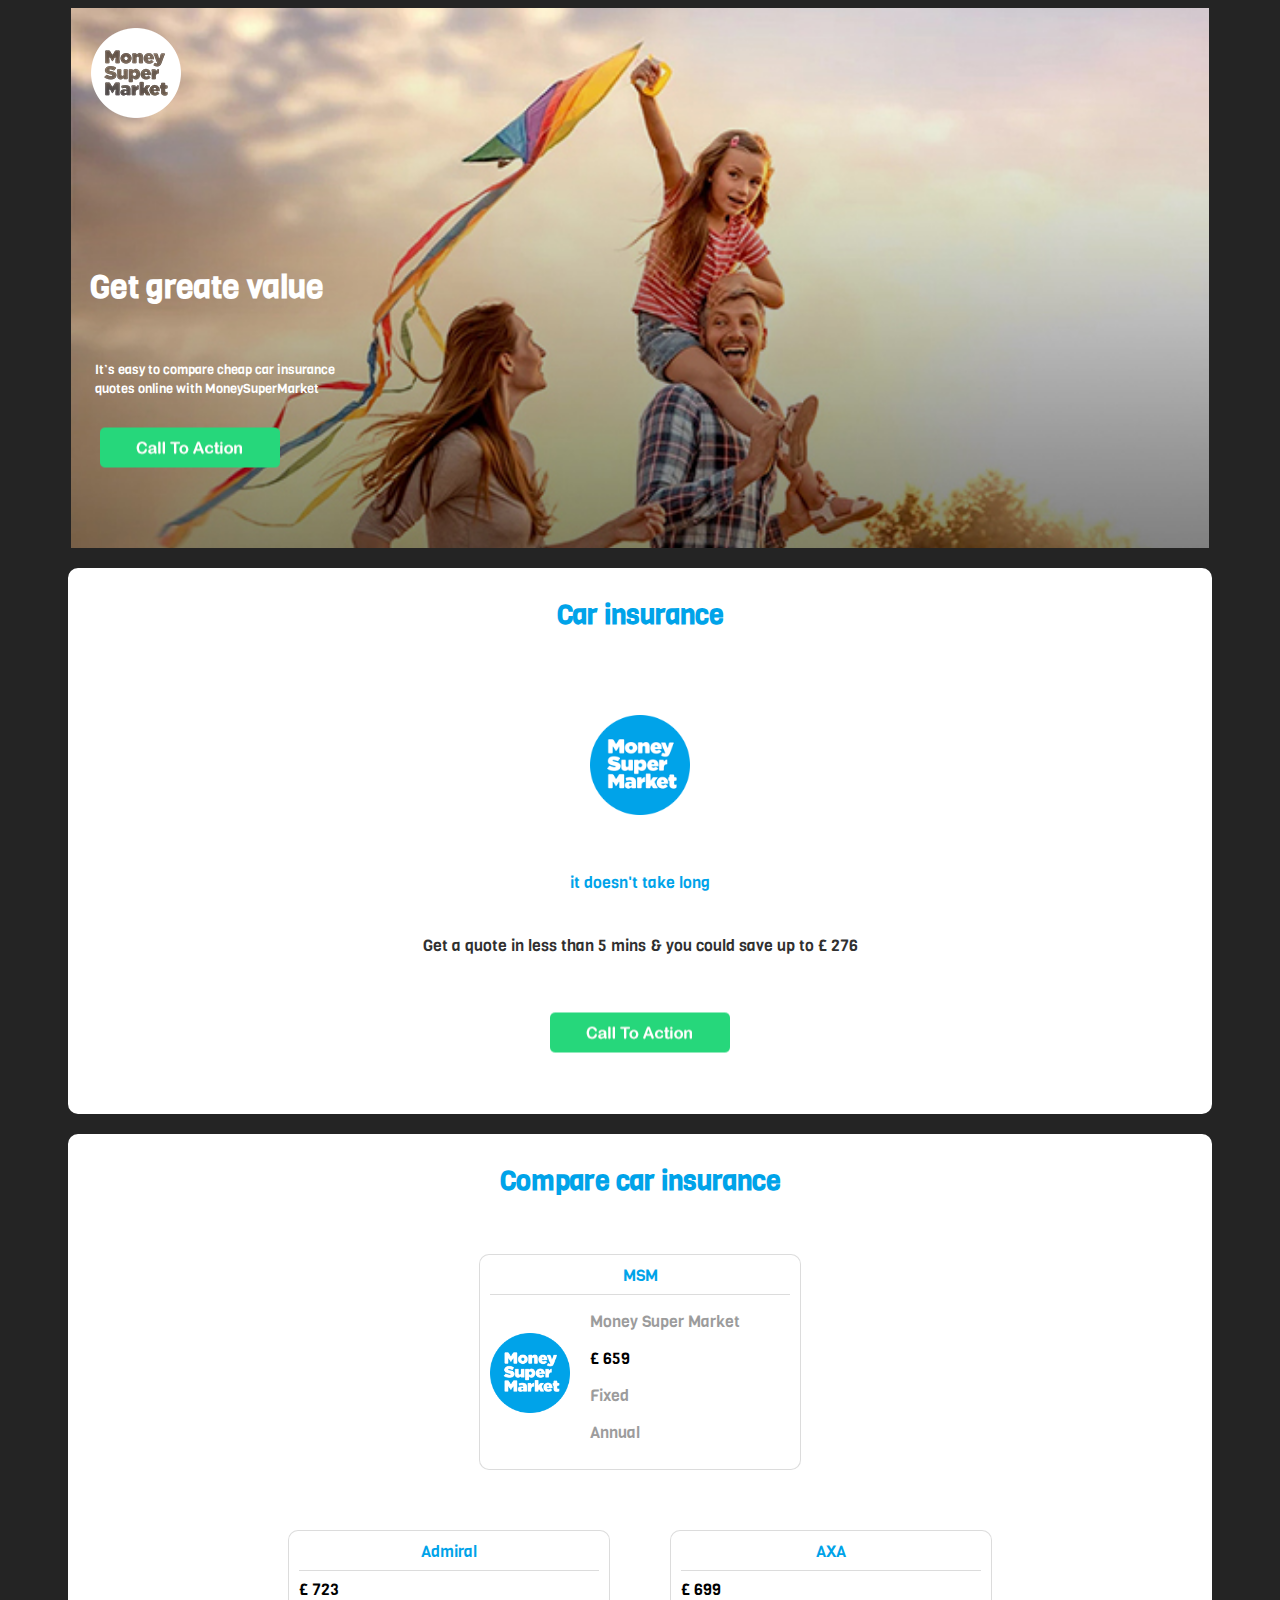
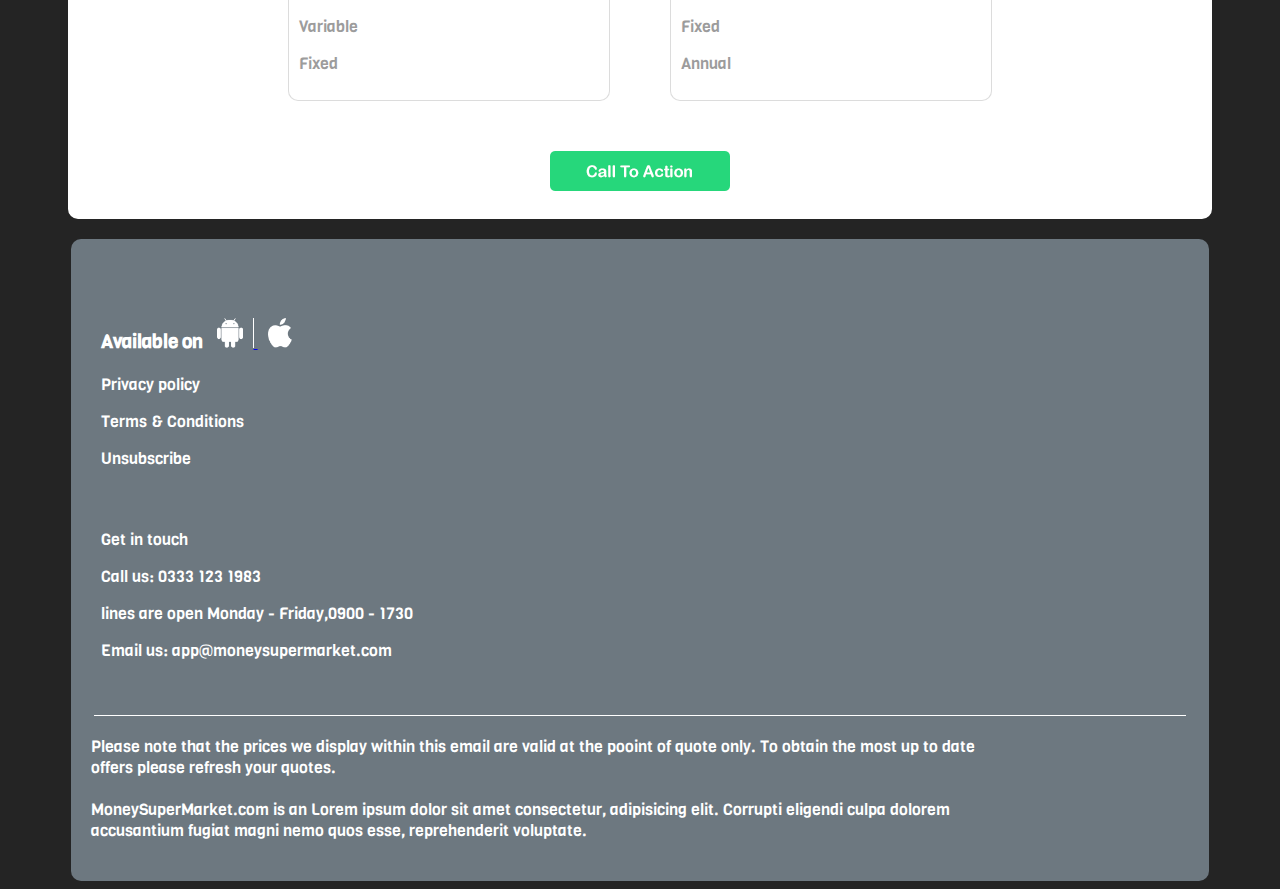
==== index.html @ 996c81ef "new updat" ====
<!DOCTYPE html>
<html lang="en">
<head>
    <meta charset="UTF-8">
    <meta name="viewport" content="width=device-width, initial-scale=1.0">
    <meta name="viewport" content="width=device-width, initial-scale=1.0">
    <meta http-equiv="X-UA-Compatible" content="ie=edge">
    <title>technical Assessment</title>
    <link rel="stylesheet" href="./css/main.css">
    <link href="https://fonts.googleapis.com/css?family=Viga&display=swap" rel="stylesheet">
    <script src="main.js"></script>
</head>
<body>
    <header class="hero">
        <div class="logo">
            <img src="./css/media/logo.png" alt="">
        </div>
        <div class="main-content">
                <div class="main-text">
                        <h1>Get greate value</h1>
                    </div>
                    <div class="second-text">
                            <span>
                                    It’s easy to compare cheap car insurance <br> quotes online with MoneySuperMarket
                            </span>
                               
                    </div>  
                    <div class="btn-cta">
                        <a href="https://www.moneysupermarket.com/car-insurance/">
                            
                            <img src="./css/media/CTA.png" alt="">
                        </a>
                    </div>
        </div>
    </header>
    <div class="car-insurance">
            <div class="title">
                <h3>Car insurance</h3>
            </div>
            <img class='img-center'src="./css/media/IllustrationHero.png" alt="">
            <p>it doesn't take long</p>
            <span>Get a quote in less than 5 mins & you could save up to &pound; 276</span>
            
            <a href="https://www.moneysupermarket.com/car-insurance/">
                <img src="./css/media/CTA.png" alt="">
            </a>
        </div>        
    <div class="car-insurance-two">
            <div class="title">
                <h3>Compare car insurance</h3>
            </div>
        
        <div class="boxes-main">
            <div class="box" >                
                <a href="" style="text-decoration: none;"><span id="line">MSM</span>   </a>  
                <hr>
                <div>
                    <img class="msm" style='height: 80px;' src="./css/media/IllustrationHero.png" alt="">
                </div> 
                <div class="text" style='margin-left: 100px;'>

                    <p style="color: #9c9c9c">Money Super Market</p>
                    <span><b>&pound; 659</b></span>              
                    <p style="color: #9c9c9c;">Fixed</p>
                    <p style="color: #9c9c9c;">Annual</p>
                </div>
                
            </div>
        </div>
        <div class="boxes-main">    
                <div class="box">
                       <a href="https://www.moneysupermarket.com/shop/car-insurance/questionset/your-car" style="text-decoration: none;">
                        
                        <span id="line" >Admiral</span>
                       </a> 
                         <hr>
                         <span><b>&pound; 723</b></span>             
                        <p>Variable</p>
                        <p>Fixed</p>
                </div>
    
                <div class="box">
                       <a href="" style="text-decoration: none;">
                        <span id="line">AXA</span>

                       </a>
                        <hr>
                        <span><b>&pound; 699</b></span>
                        <p>Fixed</p>
                        <p>Annual</p>
                </div>    
            </div>           
            
                <a class="third-btn" href="https://www.moneysupermarket.com/shop/car-insurance/questionset/your-car">
                    <img src="./css/media/CTA.png" alt="">
                </a>
            
    </div>
    <div class="footer">
        <div class="icons">
            <h3>Available on 
                <a href="https://play.google.com/store/apps/details?id=com.moneysupermarket.moremoney">
                <img class="a-icon" src="./css/media/android.png" alt="">                 
                </a>
                <a href="https://itunes.apple.com/GB/app/id935274056">
                
                <img class="an-icon" src="./css/media/apple.png" alt=""> </h3> 
                </a>   
            <div style='margin-top:20px; font-weight: 100'>
                   <a href="https://www.moneysupermarket.com/legal/privacy-policy/" style="text-decoration: none; color:white;">
                       <p>Privacy policy</p>                    
                   </a>  
                   <a href="https://www.moneysupermarket.com/legal/terms/" style="text-decoration: none; color:white;">
                       <p>Terms & Conditions</p>                    
                   </a>  
                   <a href="#" style="text-decoration: none; color:white;">
                       <p>Unsubscribe</p>                    
                   </a>  

            </div>
            <div style='margin-top:60px; font-weight: 100'>
                   
                    <p>Get in touch</p>
                    <p>Call us: 0333 123 1983</p>
                    <p>lines are open Monday - Friday,0900 - 1730</p>
                    <p>Email us: app@moneysupermarket.com</p>
                </div>            
            </div>
            <hr class="hr2"> 
            <div class="info-footer">
                <span>
                    Please note that the prices we display within this email are valid at the pooint of quote only. To obtain the most up to date offers please refresh your quotes.<br><br>
                </span>
                <span>
                    MoneySuperMarket.com is an Lorem ipsum dolor sit amet consectetur, adipisicing elit. Corrupti eligendi culpa dolorem accusantium fugiat magni nemo quos esse, reprehenderit voluptate.
                </span><br>

            </div>
    </div>
    
</body>
</html>
---- css/main.css ----
body{
  font-weight: 300 !important;
  background: rgb(36, 36, 36);
  font-family: 'Viga', sans-serif !important;
}
.hero{
  background: url(./media/Background_Desktop.jpg);
  display: block;
  background-repeat: no-repeat;
  background-size: cover;
  margin: auto;
  width: 90%;
  height: 60vh;
}
.logo{
  padding: 20px;
}

.main-content{
}

.main-text{
  color:white;
  margin: auto;
  position: absolute;
  top: 32%;
  left: 90px;
  -ms-transform: translateY(-50%);
  transform: translateY(-50%);
}

.second-text{
  color:white;
  font-size: 14px;
  margin: auto;
  position: absolute;
  top: 75%;  
  left: 95px;
  height: 70%;
  -ms-transform: translateY(-50%);
  transform: translateY(-50%);
}
.second-text > span{
  font-size: 13px;
  font-weight: 100;
}
.btn-cta{
  color:white;
  font-size: 14px;
  margin: auto;
  position: absolute;
  top: 85%;  
  left: 100px;
  height: 75%;
  -ms-transform: translateY(-50%);
  transform: translateY(-50%);
}

.car-insurance{
  margin-top:20px !important;
  background: white;
  display: block;
  
  margin: auto;
  width: 90%;
  height: 60vh;
  border: rgb(255, 255, 255) solid ;
  border-radius: 10px;
}
.title > h3{
  font-size: 1.7rem;
  padding: 25px;
  text-align: center;
  margin:auto;
  color: #00a3e9;
}
.car-insurance > img{
  height:100px;
}

.img-center{
  position: absolute;
   left: 50%;
   top: 85%;
   -webkit-transform: translateY(-50%) translateX(-50%);
}
.car-insurance > p{
  width: 70%;
  position: absolute;
   left: 50%;
   top: 98%;
   -webkit-transform: translateY(-50%) translateX(-50%);
   font-size: 1.0em;
   padding: 10px;
   text-align: center;
   margin:auto;
   color: #00a3e9;
}
.car-insurance > span{
  width: 80%;
  position: absolute;
   left: 50%;
   top: 105%;
   -webkit-transform: translateY(-50%) translateX(-50%);
   font-size: 1.0em;
   padding: 0px;
   text-align: center;
   margin:auto;
   color: #303030;
}

.car-insurance > a{
  width: 80%;
  position: absolute;
   left: 50%;
   top: 115%;
   -webkit-transform: translateY(-50%) translateX(-50%);
  
   text-align: center;
   
}


.car-insurance-two{
  margin-top:20px !important;
  background: white;
  display: block;  
  margin: auto;
  width: 90%;
  height: auto;
  border: rgb(255, 255, 255) solid ;
  border-radius: 10px;
}

.msm{
  position: absolute;
  margin: 30px auto;
}
.box >p{
  font-weight: 100;
  color: #9c9c9c !important;
}

hr{
  border:none;
  border-bottom: 1px  #b3b3b375 solid;
}
#line{
  display:table;
  margin:0 auto;
  color:#00a3e9;
}
.boxes-main{
  display: flex;
  justify-content: center;
  flex-wrap: wrap;
}
.box{  
  height: auto;
  width: 300px;
  margin: 30px;
  background: white;
  padding: 10px;
  border: #b3b3b375 solid 1px;
  border-radius: 10px;
}
.box>.info{
  margin-top: 30px;
}
.move{
  margin-left: 20px;
}

.boxes-main >.box >p{
  font-weight: 100;
  color: #9c9c9c;
}

 .third-btn {
  text-align: center;
    display: block;
    margin: 20px auto;
}

a:hover{
 cursor: pointer !important;
}

.footer{
  color:white;
  margin-top:20px !important;
  background:  rgb(109, 120, 128)  ;
  display: block;  
  margin: auto;
  width: 90%;
  height: auto;
  border-radius: 10px;
  padding-bottom: 20px;
  
}
.icons{
  padding: 30px;
  display: inline-block;
}
.icons >h3 a> img{
  height: 30px;
}


.a-icon{  margin-top:30px;
  border-right: white 1px solid;
  padding-left: 10px;
  padding-right: 10px;

}
.an-icon{  margin-top:30px;
  padding-left: 10px;
}

.hr2{
  width: 96%;
  border:none;
  border-bottom: 1px  #ffffff solid;
}
.info-footer{
  margin: 20px;
  width: 80%;
}
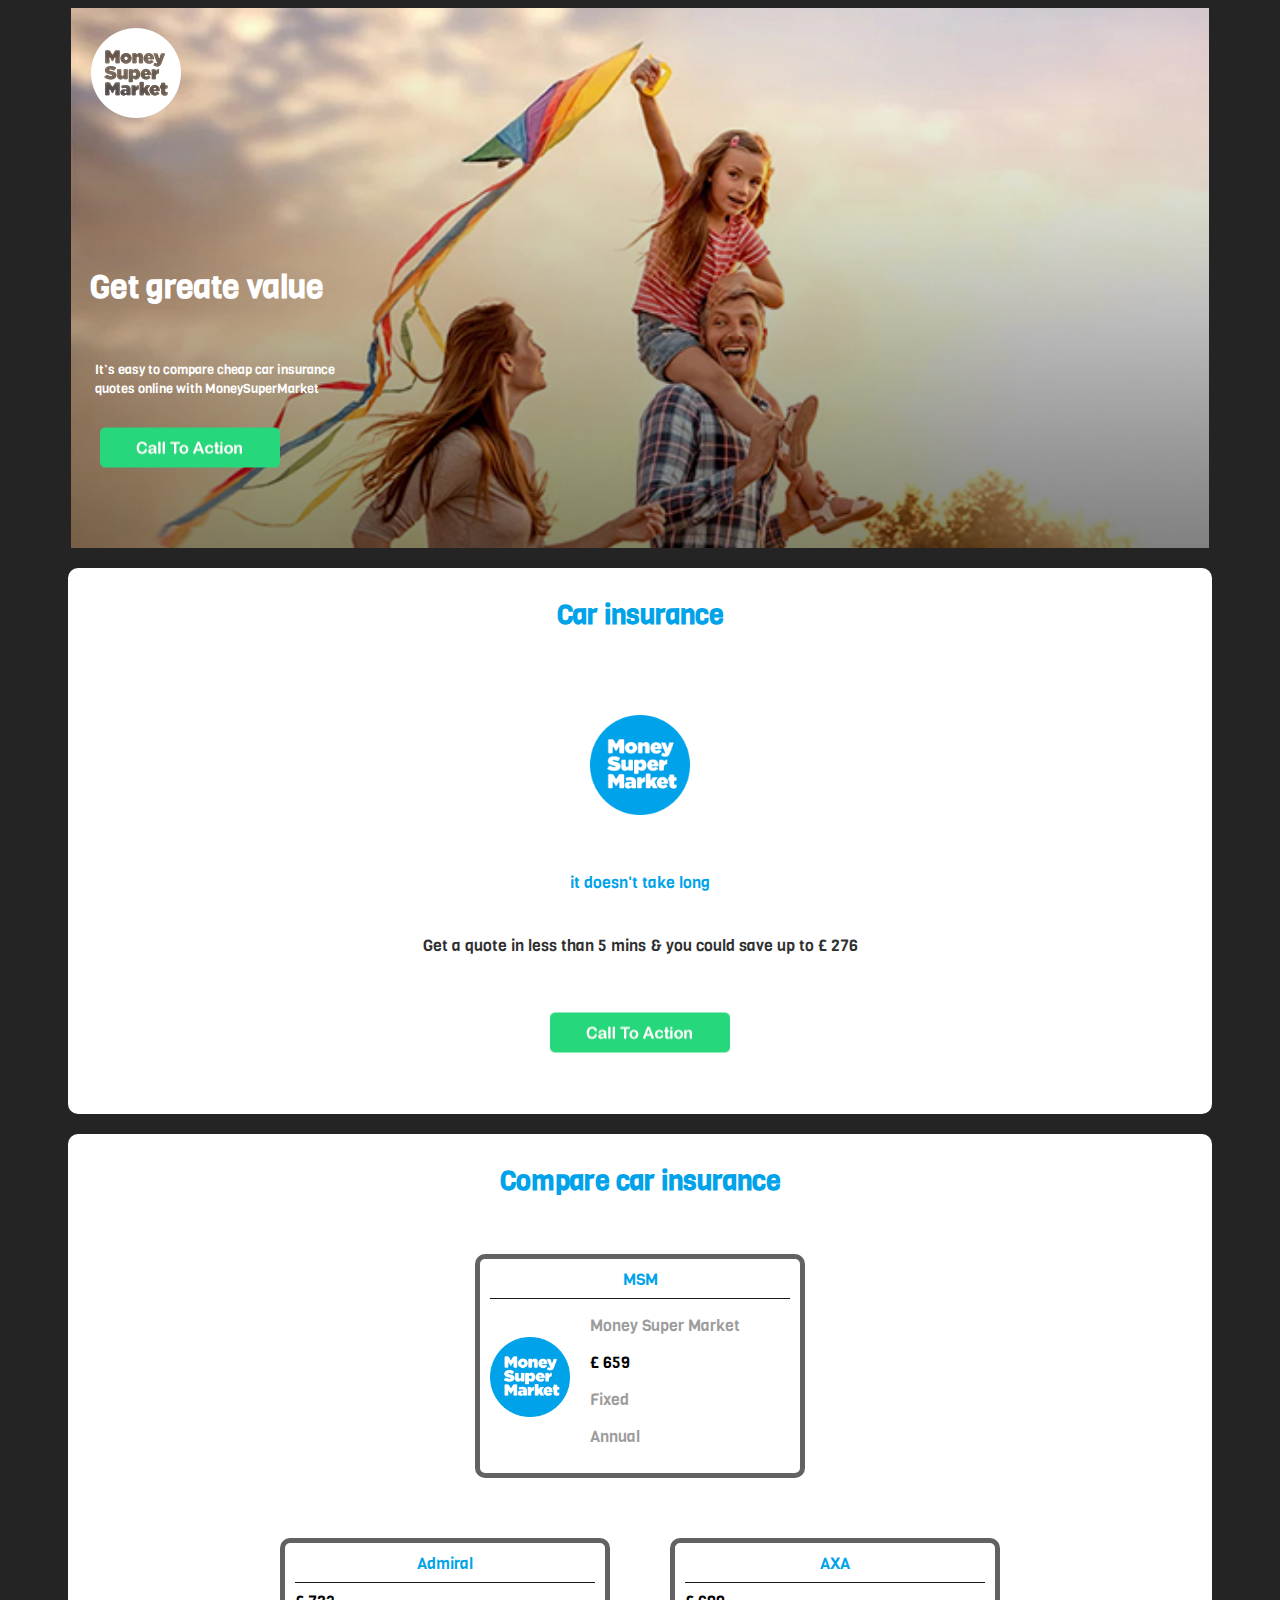
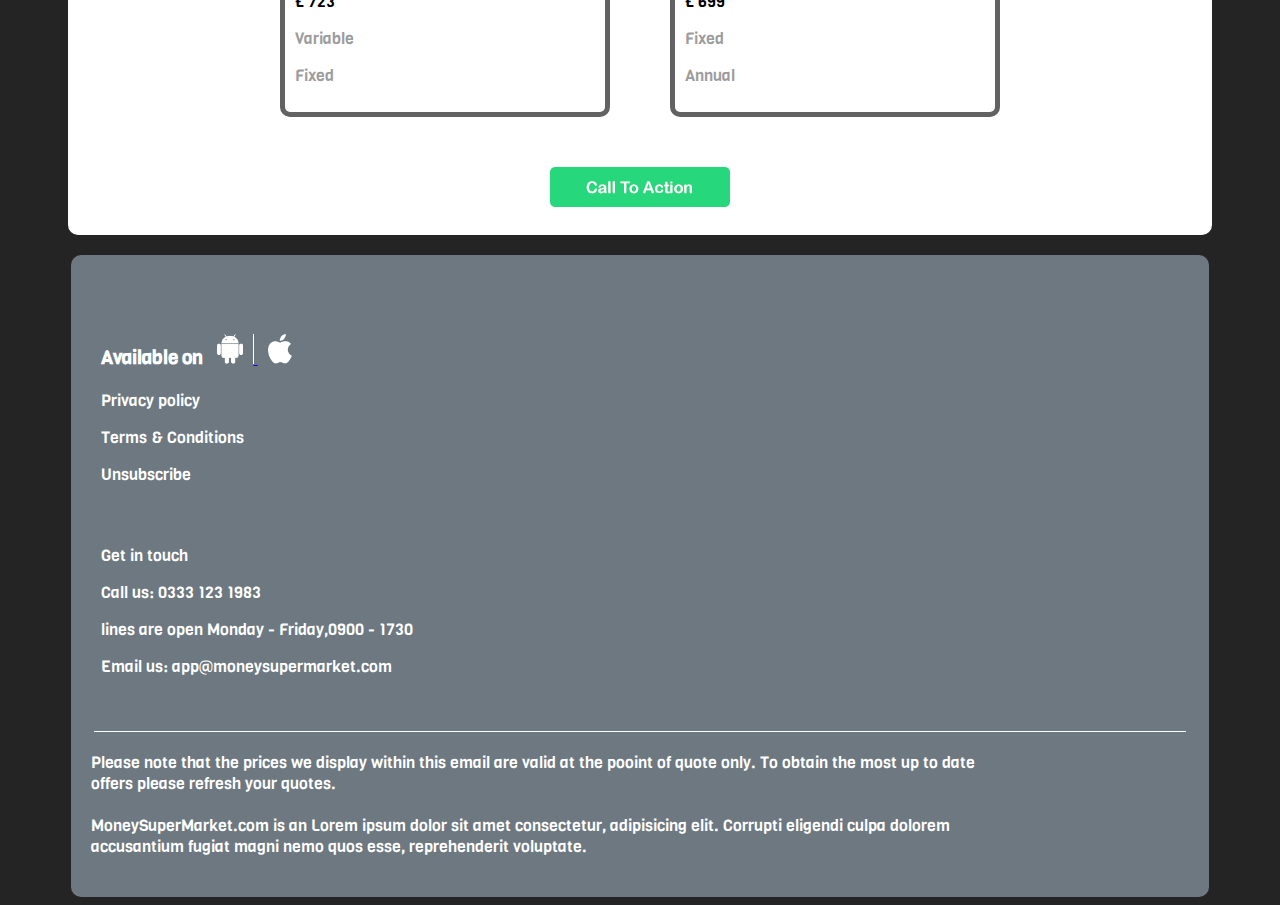
==== commit 57ab7a01: "html fix" ====
--- a/index.html
+++ b/index.html
@@ -2,8 +2,7 @@
 <html lang="en">
 <head>
     <meta charset="UTF-8">
-    <meta name="viewport" content="width=device-width, initial-scale=1.0">
-    <meta name="viewport" content="width=device-width, initial-scale=1.0">
+    <meta name="viewport" content="width=device-width, initial-scale=1">
     <meta http-equiv="X-UA-Compatible" content="ie=edge">
     <title>technical Assessment</title>
     <link rel="stylesheet" href="./css/main.css">
--- a/css/main.css
+++ b/css/main.css
@@ -143,7 +143,7 @@
 
 hr{
   border:none;
-  border-bottom: 1px  #b3b3b375 solid;
+  border-bottom: 1px #1a1818 solid;
 }
 #line{
   display:table;
@@ -161,7 +161,7 @@
   margin: 30px;
   background: white;
   padding: 10px;
-  border: #b3b3b375 solid 1px;
+  border: #464646d8 solid 5px !important;
   border-radius: 10px;
 }
 .box>.info{
@@ -173,7 +173,7 @@
 
 .boxes-main >.box >p{
   font-weight: 100;
-  color: #9c9c9c;
+  color: #3a393975;
 }
 
  .third-btn {
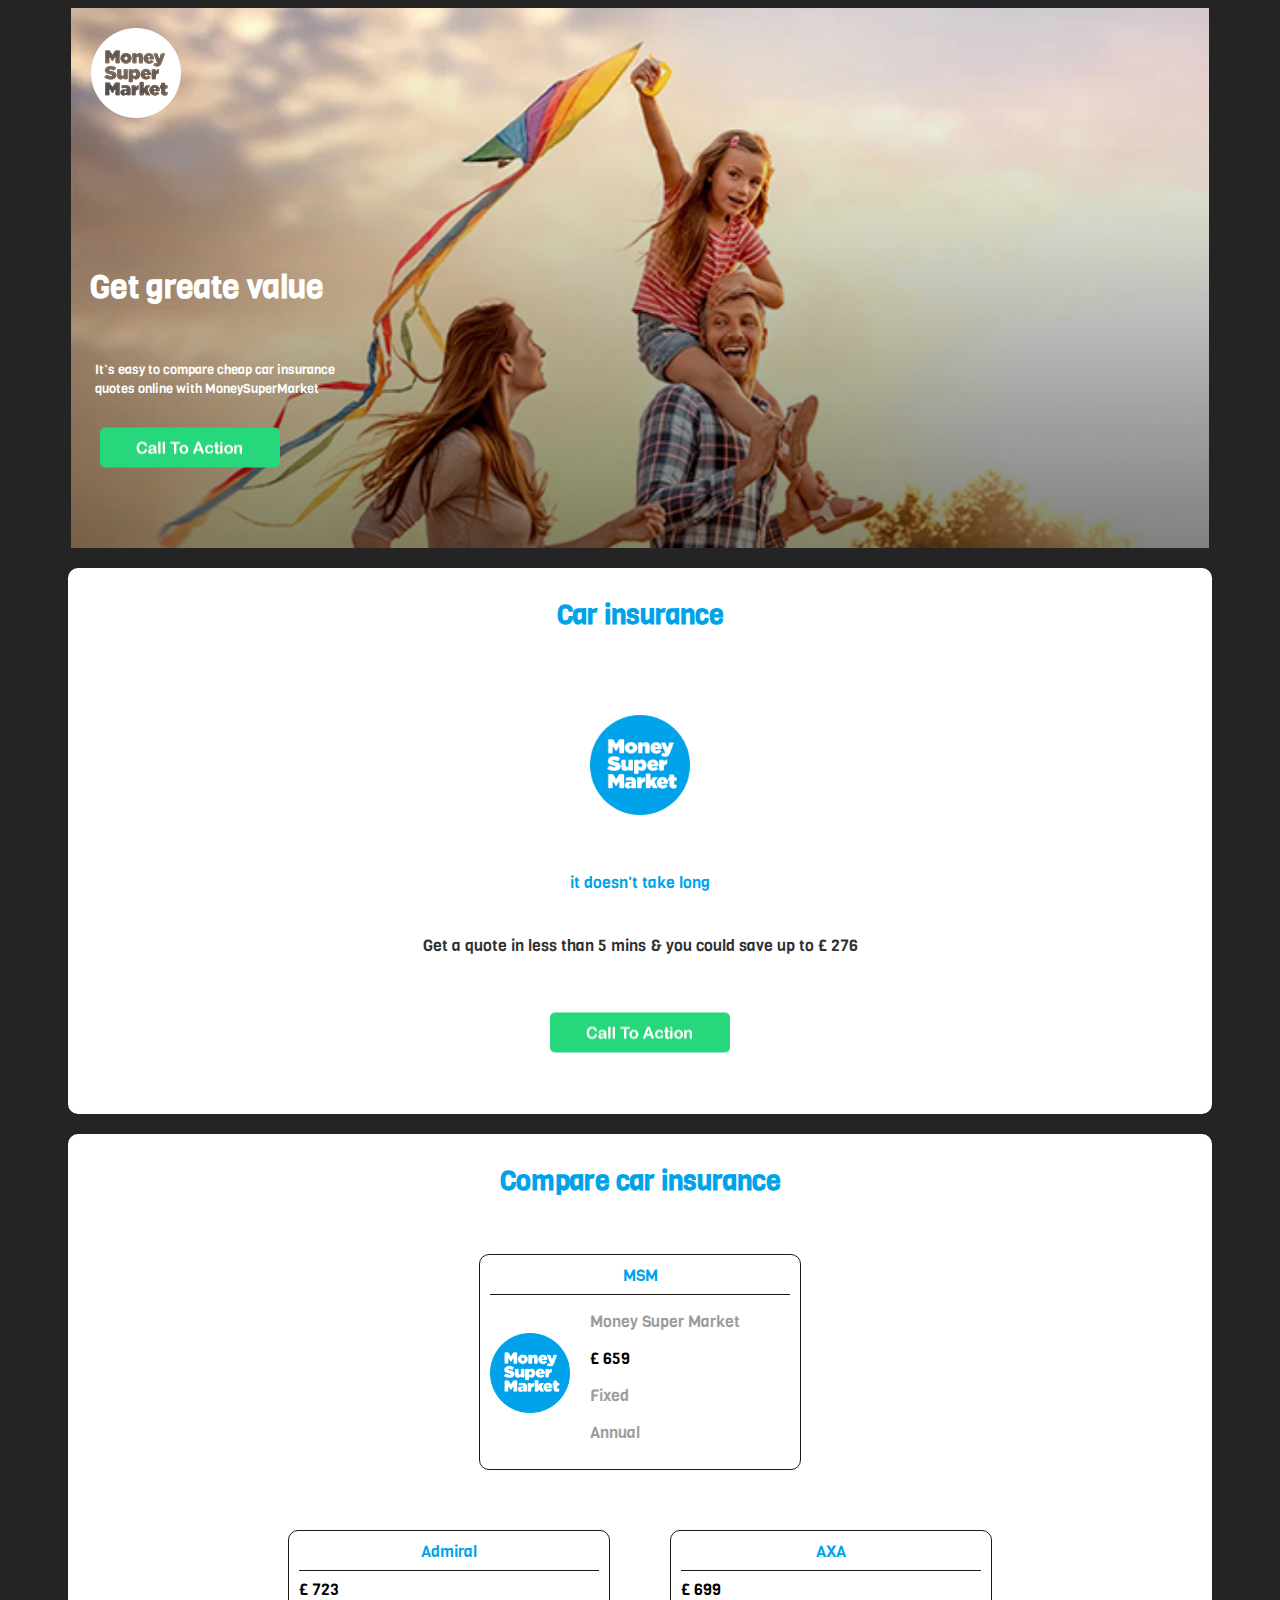
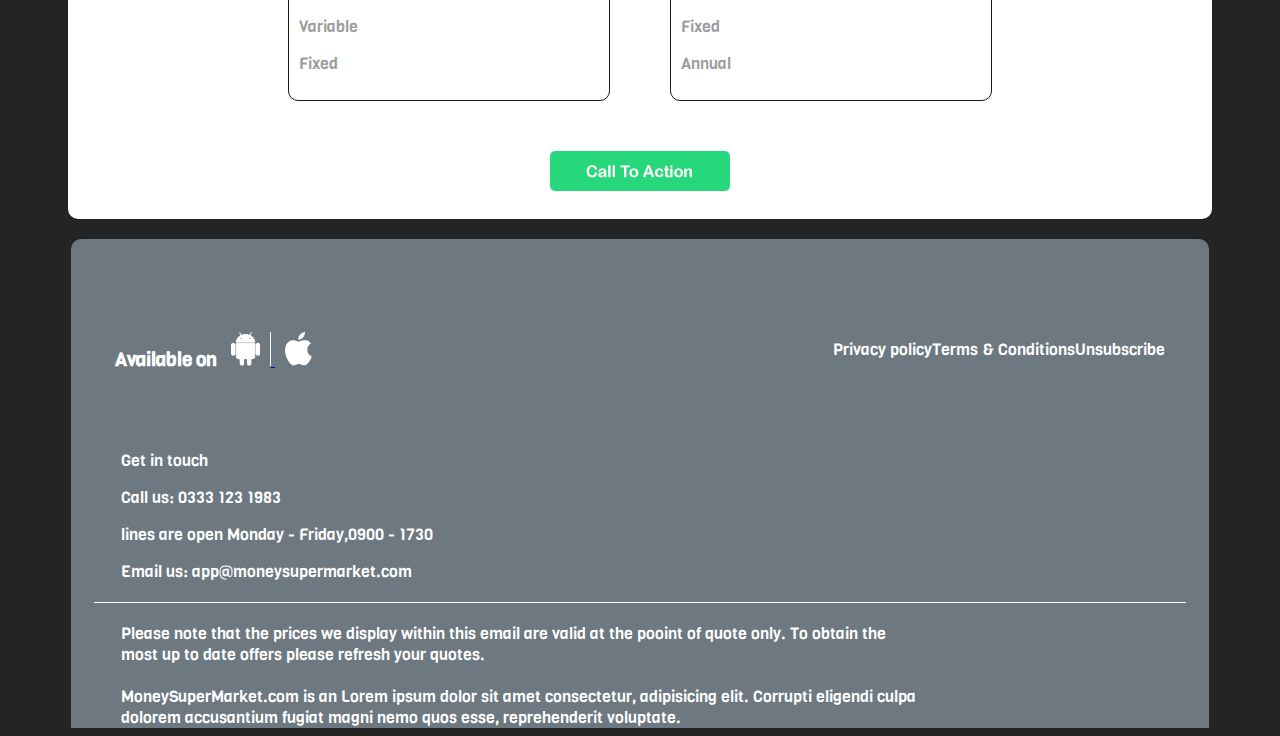
==== commit 02729b58: "Update to show" ====
--- a/index.html
+++ b/index.html
@@ -97,7 +97,33 @@
     </div>
     <div class="footer">
         <div class="icons">
-            <h3>Available on 
+            <div><h3>Available on 
+                    <a href="https://play.google.com/store/apps/details?id=com.moneysupermarket.moremoney">
+                    <img style='height:34px;' class="a-icon" src="./css/media/android.png" alt="">                 
+                    </a>
+                    <a href="https://itunes.apple.com/GB/app/id935274056">
+                    
+                    <img style='height:34px;' class="an-icon" src="./css/media/apple.png" alt=""> </h3> 
+                    </a> 
+            </div>
+            <div class="footer-links">
+                    <div class="inline" >
+                            <a href="https://www.moneysupermarket.com/legal/privacy-policy/" style="text-decoration: none; color:white;">
+                                <p>Privacy policy</p>                    
+                            </a>  
+                            <a href="https://www.moneysupermarket.com/legal/terms/" style="text-decoration: none; color:white;">
+                                <p>Terms & Conditions</p>                    
+                            </a>  
+                            <a href="#" style="text-decoration: none; color:white;">
+                                <p>Unsubscribe</p>                    
+                            </a>  
+         
+                     </div>
+                
+
+                
+            </div>
+            <!--<h3>Available on 
                 <a href="https://play.google.com/store/apps/details?id=com.moneysupermarket.moremoney">
                 <img class="a-icon" src="./css/media/android.png" alt="">                 
                 </a>
@@ -105,7 +131,9 @@
                 
                 <img class="an-icon" src="./css/media/apple.png" alt=""> </h3> 
                 </a>   
-            <div style='margin-top:20px; font-weight: 100'>
+
+                
+             <div style='margin-top:20px; font-weight: 100'>
                    <a href="https://www.moneysupermarket.com/legal/privacy-policy/" style="text-decoration: none; color:white;">
                        <p>Privacy policy</p>                    
                    </a>  
@@ -116,17 +144,18 @@
                        <p>Unsubscribe</p>                    
                    </a>  
 
-            </div>
-            <div style='margin-top:60px; font-weight: 100'>
-                   
-                    <p>Get in touch</p>
-                    <p>Call us: 0333 123 1983</p>
-                    <p>lines are open Monday - Friday,0900 - 1730</p>
-                    <p>Email us: app@moneysupermarket.com</p>
-                </div>            
-            </div>
+            </div> -->
+            
+        </div>
+        <div style='margin-left:50px; margin-bottom: 20px'>
+               
+                <p>Get in touch</p>
+                <p>Call us: 0333 123 1983</p>
+                <p>lines are open Monday - Friday,0900 - 1730</p>
+                <p>Email us: app@moneysupermarket.com</p>
+            </div>            
             <hr class="hr2"> 
-            <div class="info-footer">
+            <div  class="info-footer" style='margin-left:50px; margin-top: 20px'>
                 <span>
                     Please note that the prices we display within this email are valid at the pooint of quote only. To obtain the most up to date offers please refresh your quotes.<br><br>
                 </span>
--- a/css/main.css
+++ b/css/main.css
@@ -161,15 +161,13 @@
   margin: 30px;
   background: white;
   padding: 10px;
-  border: #464646d8 solid 5px !important;
+  border:  1px #1a1818 solid;
   border-radius: 10px;
 }
 .box>.info{
   margin-top: 30px;
 }
-.move{
-  margin-left: 20px;
-}
+
 
 .boxes-main >.box >p{
   font-weight: 100;
@@ -191,20 +189,40 @@
   margin-top:20px !important;
   background:  rgb(109, 120, 128)  ;
   display: block;  
-  margin: auto;
+  margin: 0 auto;
   width: 90%;
   height: auto;
-  border-radius: 10px;
-  padding-bottom: 20px;
+  border-radius: 10px 10px 0px 0px;
+  padding-bottom: 0px;
   
 }
 .icons{
-  padding: 30px;
-  display: inline-block;
-}
-.icons >h3 a> img{
-  height: 30px;
-}
+  width: 100%;
+  display: flex;
+  justify-content: center;
+  flex-wrap: wrap;
+  justify-content:space-between;
+}
+.icons >div{
+  margin: 44px;  
+  
+}
+
+
+.inline{
+  display: inline;  
+  margin-top:40px;
+  
+}
+
+@media (min-width: 900px) {
+  .inline{
+    display: inline-flex;  
+  }
+  
+}
+
+
 
 
 .a-icon{  margin-top:30px;
@@ -222,7 +240,6 @@
   border:none;
   border-bottom: 1px  #ffffff solid;
 }
-.info-footer{
-  margin: 20px;
-  width: 80%;
+.info-footer{  margin: auto;
+  width: 70%;
 }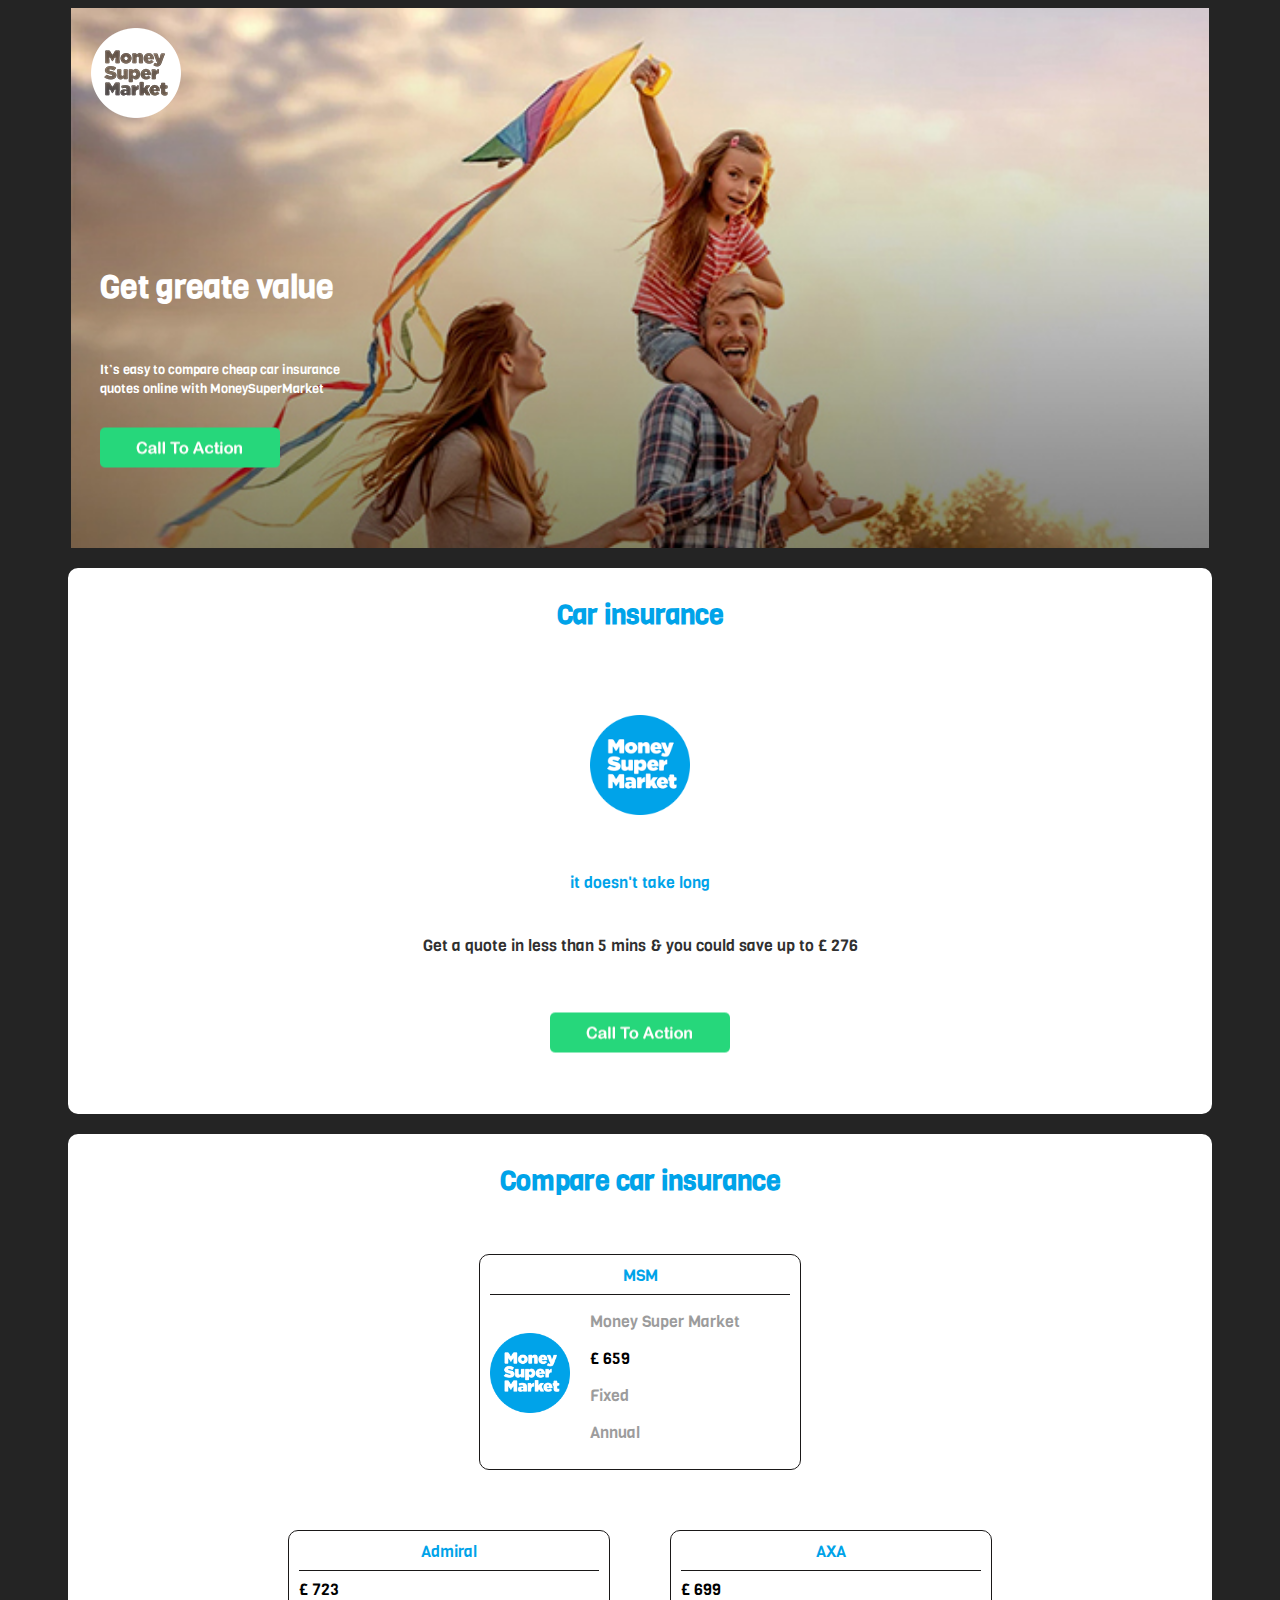
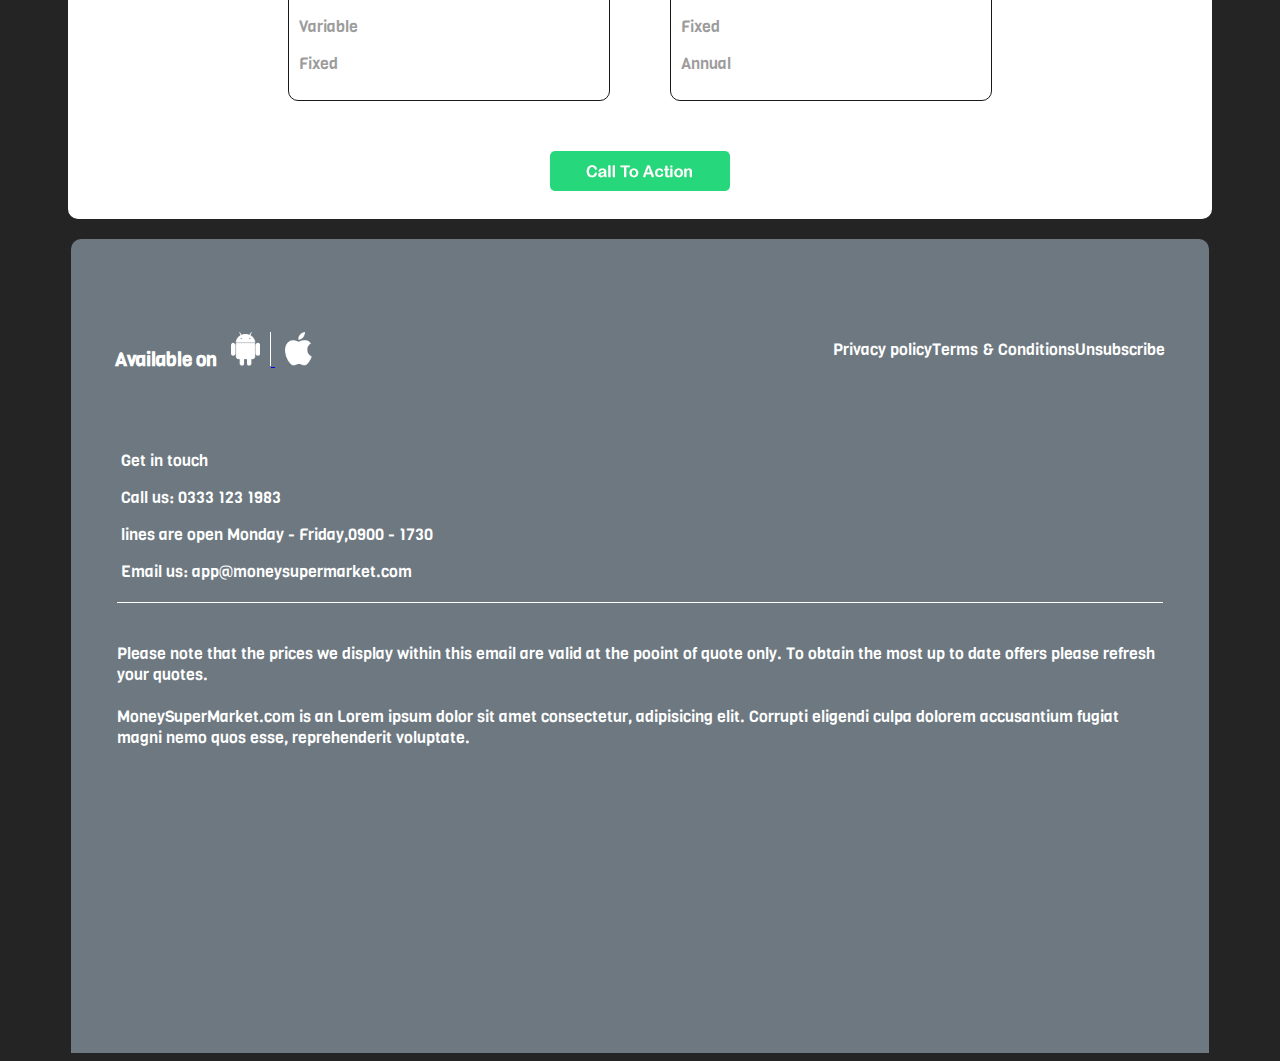
==== commit 4c299d34: "update the update" ====
--- a/index.html
+++ b/index.html
@@ -154,16 +154,29 @@
                 <p>lines are open Monday - Friday,0900 - 1730</p>
                 <p>Email us: app@moneysupermarket.com</p>
             </div>            
-            <hr class="hr2"> 
-            <div  class="info-footer" style='margin-left:50px; margin-top: 20px'>
-                <span>
-                    Please note that the prices we display within this email are valid at the pooint of quote only. To obtain the most up to date offers please refresh your quotes.<br><br>
-                </span>
-                <span>
-                    MoneySuperMarket.com is an Lorem ipsum dolor sit amet consectetur, adipisicing elit. Corrupti eligendi culpa dolorem accusantium fugiat magni nemo quos esse, reprehenderit voluptate.
-                </span><br>
+            
+            <div class="box3">
+            
+                    <div  style=' margin-top: 40px'>
+                            <span>
+                                Please note that the prices we display within this email are valid at the pooint of quote only. To obtain the most up to date offers please refresh your quotes.<br><br>
+                            </span>
+                            <span>
+                                MoneySuperMarket.com is an Lorem ipsum dolor sit amet consectetur, adipisicing elit. Corrupti eligendi culpa dolorem accusantium fugiat magni nemo quos esse, reprehenderit voluptate.
+                            </span><br>
+            
+                        </div>
 
             </div>
+                    <!-- <div  class="info-footer" style='margin-left:50px; margin-top: 20px'>
+                        <span>
+                            Please note that the prices we display within this email are valid at the pooint of quote only. To obtain the most up to date offers please refresh your quotes.<br><br>
+                        </span>
+                        <span>
+                            MoneySuperMarket.com is an Lorem ipsum dolor sit amet consectetur, adipisicing elit. Corrupti eligendi culpa dolorem accusantium fugiat magni nemo quos esse, reprehenderit voluptate.
+                        </span><br>
+        
+                    </div> -->
     </div>
     
 </body>
--- a/css/main.css
+++ b/css/main.css
@@ -24,22 +24,51 @@
   margin: auto;
   position: absolute;
   top: 32%;
-  left: 90px;
+  left: 100px;
   -ms-transform: translateY(-50%);
   transform: translateY(-50%);
 }
 
+@media (max-width: 900px) {
+  .main-text{
+    color:white;
+  margin: auto;
+  position: absolute;
+  top: 32%;
+  left: 70px;
+  -ms-transform: translateY(-50%);
+  transform: translateY(-50%);  
+  }
+  
+}
+
 .second-text{
   color:white;
   font-size: 14px;
   margin: auto;
   position: absolute;
   top: 75%;  
-  left: 95px;
+  left: 100px;
   height: 70%;
   -ms-transform: translateY(-50%);
   transform: translateY(-50%);
 }
+@media (max-width: 900px) {
+  .second-text{
+    color:white;
+    font-size: 14px;
+    margin: auto;
+    position: absolute;
+    top: 75%;  
+    left: 70px;
+    height: 70%;
+    -ms-transform: translateY(-50%);
+    transform: translateY(-50%);
+  }
+  
+}
+
+
 .second-text > span{
   font-size: 13px;
   font-weight: 100;
@@ -242,4 +271,11 @@
 }
 .info-footer{  margin: auto;
   width: 70%;
+}
+
+.box3{
+  margin: auto;
+  height:50vh;
+  width: 92%;
+  border-top: rgb(255, 255, 255) solid 1px;
 }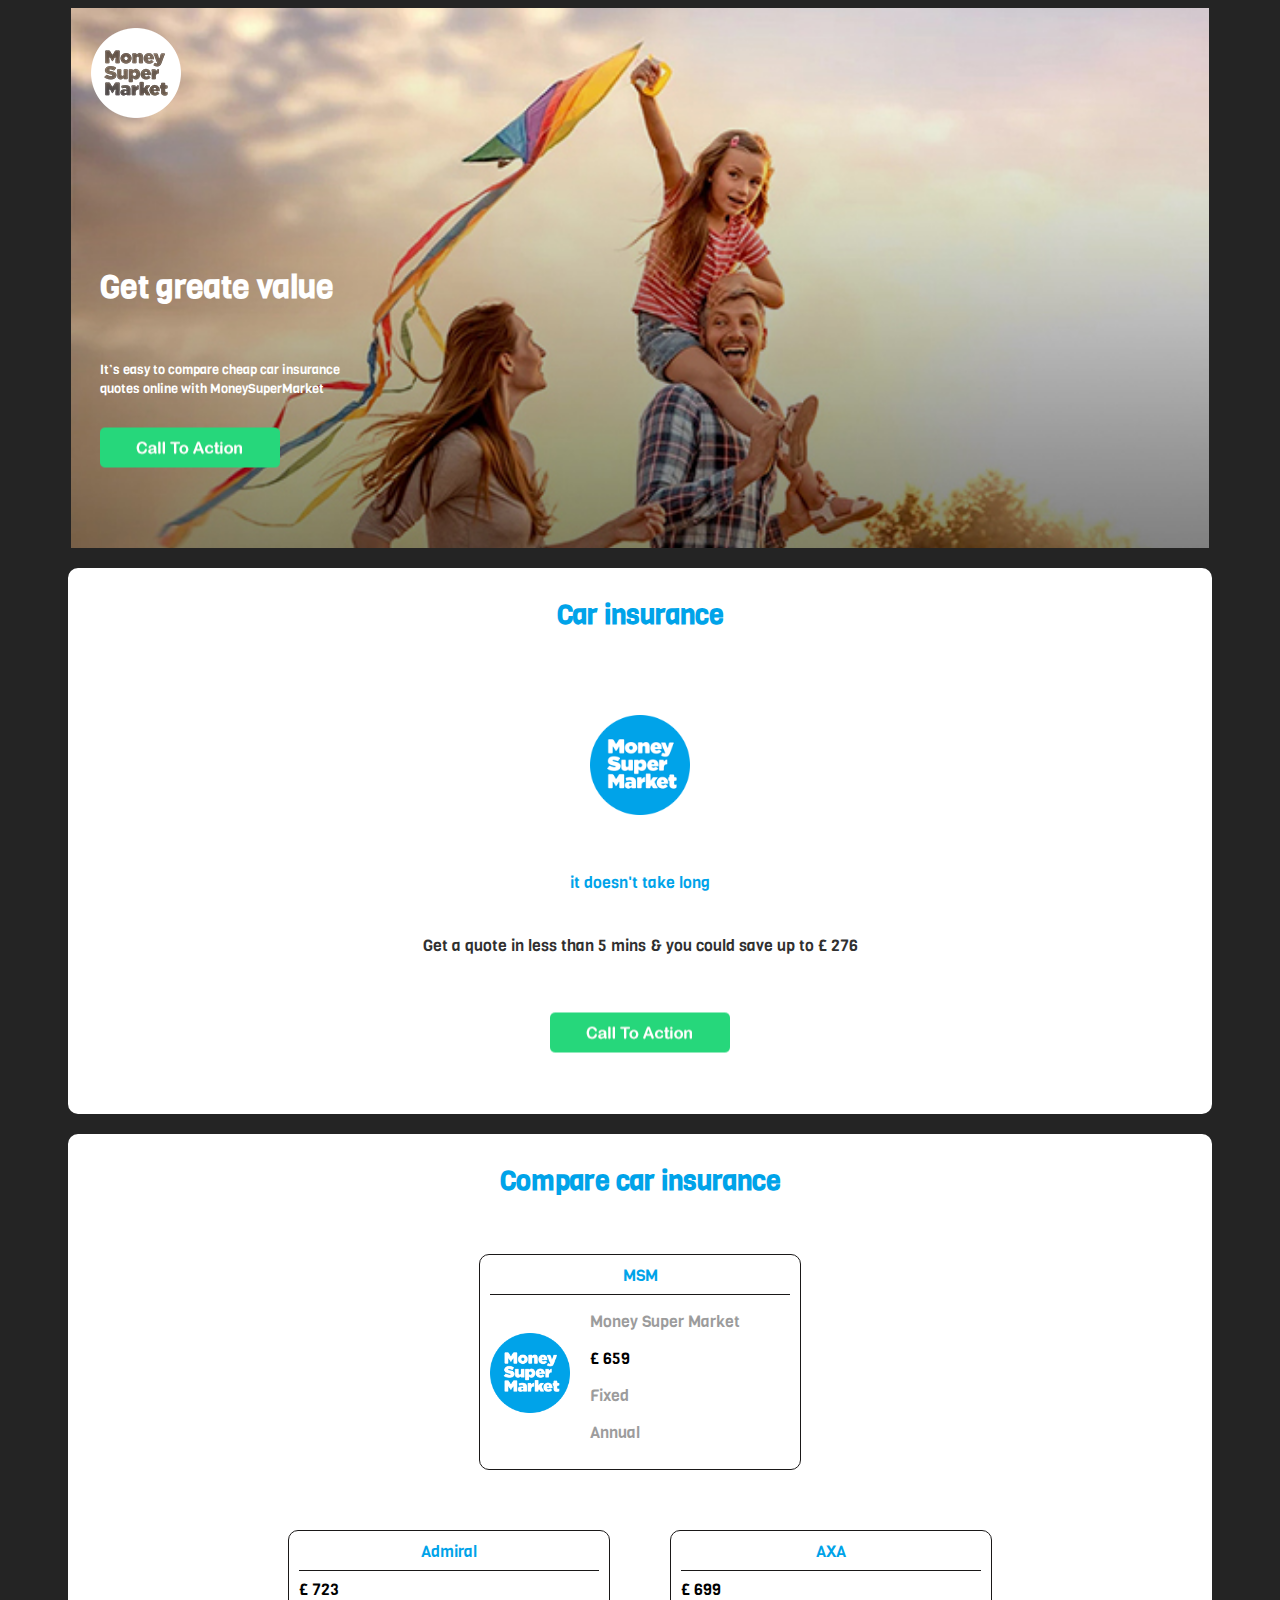
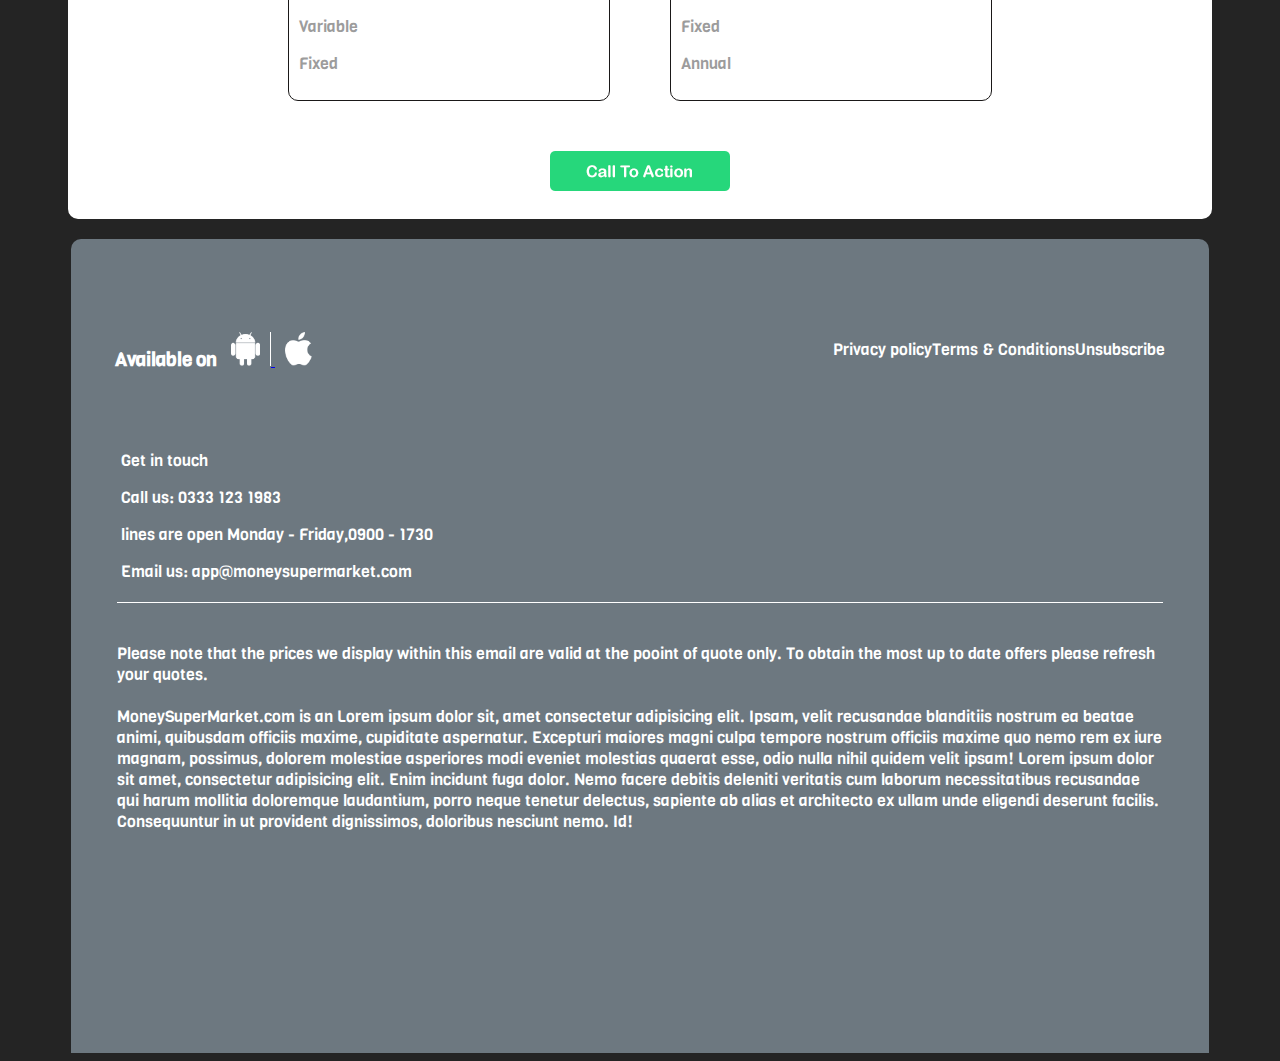
==== commit 3e430da4: "update" ====
--- a/index.html
+++ b/index.html
@@ -162,7 +162,7 @@
                                 Please note that the prices we display within this email are valid at the pooint of quote only. To obtain the most up to date offers please refresh your quotes.<br><br>
                             </span>
                             <span>
-                                MoneySuperMarket.com is an Lorem ipsum dolor sit amet consectetur, adipisicing elit. Corrupti eligendi culpa dolorem accusantium fugiat magni nemo quos esse, reprehenderit voluptate.
+                                MoneySuperMarket.com is an Lorem ipsum dolor sit, amet consectetur adipisicing elit. Ipsam, velit recusandae blanditiis nostrum ea beatae animi, quibusdam officiis maxime, cupiditate aspernatur. Excepturi maiores magni culpa tempore nostrum officiis maxime quo nemo rem ex iure magnam, possimus, dolorem molestiae asperiores modi eveniet molestias quaerat esse, odio nulla nihil quidem velit ipsam! Lorem ipsum dolor sit amet, consectetur adipisicing elit. Enim incidunt fuga dolor. Nemo facere debitis deleniti veritatis cum laborum necessitatibus recusandae qui harum mollitia doloremque laudantium, porro neque tenetur delectus, sapiente ab alias et architecto ex ullam unde eligendi deserunt facilis. Consequuntur in ut provident dignissimos, doloribus nesciunt nemo. Id!
                             </span><br>
             
                         </div>
